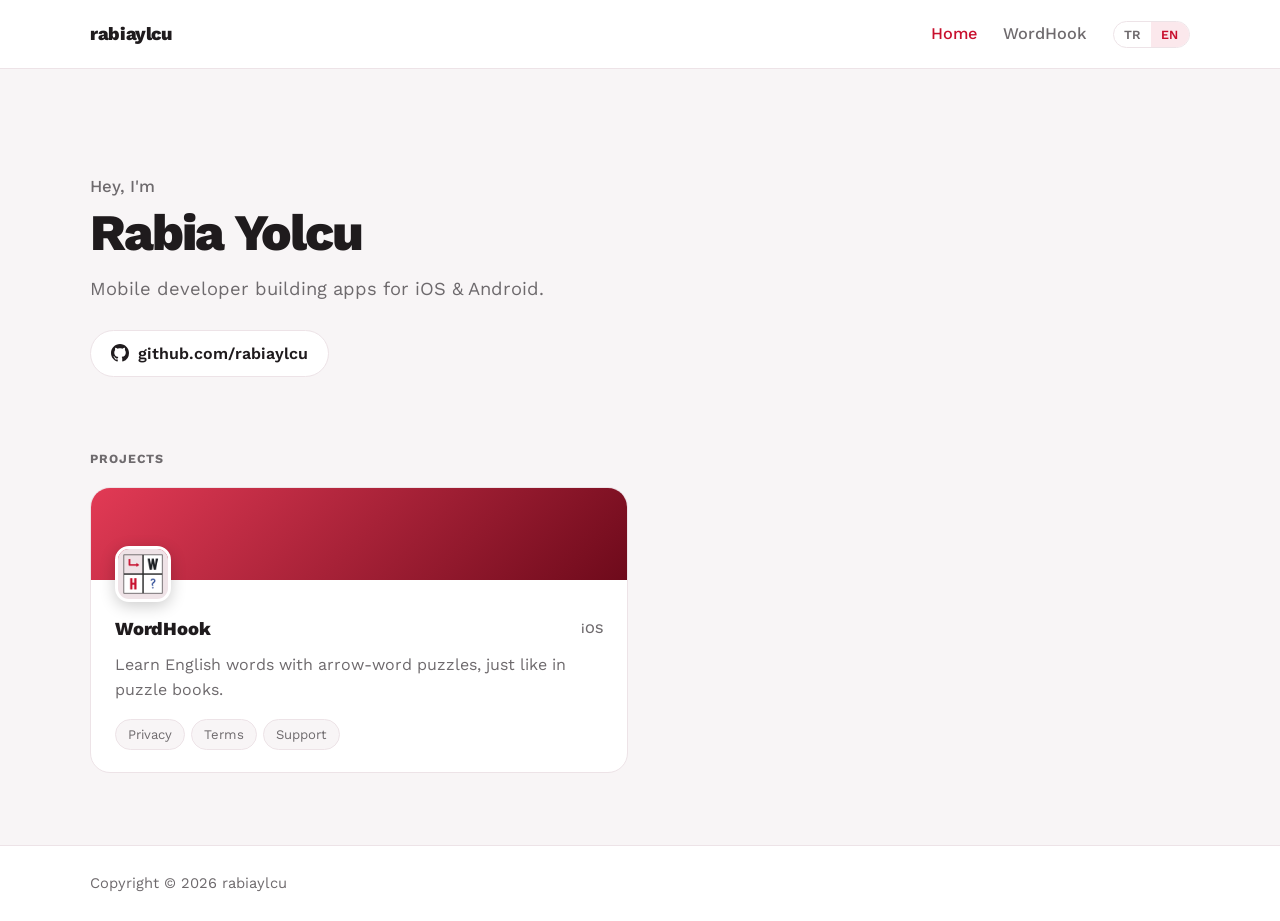
==== index.html @ 60198b16 "WordHook sayfaları: destek, gizlilik, kullanım koşulları" ====
<!doctype html>
<html lang="tr">
<head>
<meta charset="utf-8">
<meta name="viewport" content="width=device-width, initial-scale=1, viewport-fit=cover">
<script>(function(){var l;try{l=localStorage.getItem('lang')}catch(e){}if(l!=='tr'&&l!=='en')l=/^tr/i.test(navigator.language||'')?'tr':'en';document.documentElement.lang=l})()</script>
<title>rabiaylcu</title>
<link rel="icon" href="/assets/wordhook.png">
<link rel="preconnect" href="https://fonts.googleapis.com"><link rel="preconnect" href="https://fonts.gstatic.com" crossorigin>
<link rel="stylesheet" href="https://fonts.googleapis.com/css2?family=Work+Sans:wght@400;500;600;700;800&display=swap">
<link rel="stylesheet" href="/assets/style.css">
</head>
<body data-title-tr="rabiaylcu" data-title-en="rabiaylcu">
<nav class="nav"><div class="container">
  <a class="brand" href="/">rabiaylcu</a>
  <div class="nav-links">
    <a href="/" class="active"><span data-lang="tr">Ana Sayfa</span><span data-lang="en">Home</span></a>
    <a href="/wordhook/">WordHook</a>
    <span class="lang-toggle"><button type="button" data-set-lang="tr">TR</button><button type="button" data-set-lang="en">EN</button></span>
  </div>
</div></nav>

<main><div class="container">
  <section class="personal">
    <div class="eyebrow"><span data-lang="tr">Merhaba, ben</span><span data-lang="en">Hey, I'm</span></div>
    <h1>Rabia Yolcu</h1>
    <p class="bio"><span data-lang="tr">iOS ve Android için uygulamalar geliştiren mobil geliştirici.</span><span data-lang="en">Mobile developer building apps for iOS &amp; Android.</span></p>
    <a class="gh" href="https://github.com/rabiaylcu">
      <svg width="18" height="18" viewBox="0 0 16 16" fill="currentColor" aria-hidden="true"><path d="M8 0C3.58 0 0 3.58 0 8c0 3.54 2.29 6.53 5.47 7.59.4.07.55-.17.55-.38 0-.19-.01-.82-.01-1.49-2.01.37-2.53-.49-2.69-.94-.09-.23-.48-.94-.82-1.13-.28-.15-.68-.52-.01-.53.63-.01 1.08.58 1.23.82.72 1.21 1.87.87 2.33.66.07-.52.28-.87.51-1.07-1.78-.2-3.64-.89-3.64-3.95 0-.87.31-1.59.82-2.15-.08-.2-.36-1.02.08-2.12 0 0 .67-.21 2.2.82.64-.18 1.32-.27 2-.27.68 0 1.36.09 2 .27 1.53-1.04 2.2-.82 2.2-.82.44 1.1.16 1.92.08 2.12.51.56.82 1.27.82 2.15 0 3.07-1.87 3.75-3.65 3.95.29.25.54.73.54 1.48 0 1.07-.01 1.93-.01 2.2 0 .21.15.46.55.38A8.013 8.013 0 0016 8c0-4.42-3.58-8-8-8z"/></svg>
      github.com/rabiaylcu
    </a>
  </section>

  <div class="label"><span data-lang="tr">Projeler</span><span data-lang="en">Projects</span></div>
  <div class="projects">
    <a class="project" href="/wordhook/">
      <div class="cover"><img class="logo" src="/assets/wordhook.png" alt=""></div>
      <div class="body">
        <div class="meta"><span class="name">WordHook</span><span class="platform">iOS</span></div>
        <p><span data-lang="tr">Kitaptaki gibi çengel bulmacalarla İngilizce kelime öğren.</span><span data-lang="en">Learn English words with arrow-word puzzles, just like in puzzle books.</span></p>
        <div class="links"><span data-lang="tr">Gizlilik</span><span data-lang="en">Privacy</span><span data-lang="tr">Koşullar</span><span data-lang="en">Terms</span><span data-lang="tr">Destek</span><span data-lang="en">Support</span></div>
      </div>
    </a>
  </div>
</div></main>

<footer><div class="container"><span>Copyright © 2026 rabiaylcu</span></div></footer>
<script src="/assets/site.js"></script>
</body>
</html>
---- assets/style.css ----
/* rabiaylcu.github.io — Work Sans, açık zemin, beyaz kartlar; WordHook renkleri (kırmızı ok, pembe soru kutusu, mavi mürekkep) */
:root {
  color-scheme: light;
  --primary: #C8102E;
  --primary-soft: #FBE8EC;
  --primary-light: #F1B9C4;
  --green: #2E9E5B;
  --green-soft: #E3F3E9;
  --ink: #1F4EA8;
  --ink-soft: #E6EDFA;
  --gold-ink: #A86F00;
  --gold-soft: #FFF3D5;
  --bg: #F8F5F6;
  --surface: #FFFFFF;
  --surface-soft: #F6F0F2;
  --text: #1F1B1D;
  --muted: #6E6A6D;
  --border: #EDE3E7;
  --shadow: 0 10px 30px rgba(60, 20, 30, 0.08);
  --radius: 16px;
  --hero-bg: linear-gradient(135deg, #FBE8EC 0%, #F2CDD5 100%);
  --hero-text: #1F1B1D;
  --hero-muted: rgba(31, 27, 29, 0.84);
  --hero-surface: rgba(255, 255, 255, 0.42);
  --hero-border: rgba(31, 27, 29, 0.10);
  --cover: linear-gradient(135deg, #E23A55 0%, #6E0A1B 100%);
  --font: "Work Sans", "Segoe UI", system-ui, sans-serif;
}
html[lang="tr"] [data-lang="en"], html[lang="en"] [data-lang="tr"] { display: none !important; }
* { box-sizing: border-box; }
body { margin: 0; background: var(--bg); color: var(--text); font: 400 16px/1.6 var(--font); }
a { color: var(--primary); }
.container { max-width: 1140px; margin: 0 auto; padding-left: max(20px, env(safe-area-inset-left)); padding-right: max(20px, env(safe-area-inset-right)); }
.narrow { max-width: 1000px; margin: 0 auto; }

/* Menü */
.nav { position: sticky; top: 0; z-index: 10; background: rgba(255, 255, 255, 0.94); backdrop-filter: blur(8px); border-bottom: 1px solid var(--border); }
.nav .container { display: flex; align-items: center; justify-content: space-between; gap: 16px; min-height: 68px; flex-wrap: wrap; }
.brand { font-weight: 800; font-size: 1.15rem; letter-spacing: -0.02em; color: var(--text); text-decoration: none; }
.nav-links { display: flex; align-items: center; gap: 26px; flex-wrap: wrap; }
.nav-links a { color: var(--muted); text-decoration: none; font-weight: 500; font-size: 1.02rem; }
.nav-links a:hover, .nav-links a.active { color: var(--primary); }
.lang-toggle { display: inline-flex; border: 1px solid var(--border); border-radius: 999px; overflow: hidden; }
.lang-toggle button { font: 600 .78rem var(--font); letter-spacing: .04em; border: 0; background: transparent; color: var(--muted); padding: 5px 10px; cursor: pointer; }
html[lang="tr"] .lang-toggle [data-set-lang="tr"], html[lang="en"] .lang-toggle [data-set-lang="en"] { background: var(--primary-soft); color: var(--primary); }

main { padding: 40px 0 72px; }

/* Ana sayfa */
.personal { padding: 64px 0 40px; }
.personal .eyebrow { color: var(--muted); font-weight: 500; font-size: 1.05rem; margin-bottom: 4px; }
.personal h1 { font-size: clamp(2.2rem, 5vw, 3.2rem); font-weight: 800; letter-spacing: -0.04em; line-height: 1.1; margin: 0 0 14px; }
.personal .bio { color: var(--muted); font-size: 1.15rem; margin: 0 0 26px; }
.gh { display: inline-flex; align-items: center; gap: 9px; padding: 10px 20px; border-radius: 999px; border: 1px solid var(--border); background: var(--surface); color: var(--text); font-weight: 600; text-decoration: none; transition: border-color .15s, box-shadow .15s; }
.gh:hover { border-color: var(--primary-light); box-shadow: 0 2px 10px rgba(200, 16, 46, .12); }
.label { font-size: .78rem; font-weight: 700; letter-spacing: .08em; text-transform: uppercase; color: var(--muted); margin: 32px 0 18px; }
.projects { display: grid; grid-template-columns: repeat(auto-fill, minmax(min(100%, 440px), 1fr)); gap: 24px; }
.project { display: block; background: var(--surface); border: 1px solid var(--border); border-radius: 20px; overflow: hidden; text-decoration: none; color: inherit; transition: box-shadow .2s, transform .2s, border-color .2s; }
.project:hover { box-shadow: 0 8px 32px rgba(200, 16, 46, .14); transform: translateY(-3px); border-color: var(--primary-light); }
.project .cover { height: 92px; background: var(--cover); padding: 0 24px; display: flex; align-items: flex-end; }
.project .logo { width: 56px; height: 56px; border-radius: 14px; border: 3px solid #fff; box-shadow: 0 4px 16px rgba(0, 0, 0, .2); position: relative; bottom: -22px; background: #fff; }
.project .body { padding: 34px 24px 22px; }
.project .meta { display: flex; justify-content: space-between; align-items: center; margin-bottom: 8px; }
.project .name { font-weight: 800; font-size: 1.15rem; letter-spacing: -0.01em; }
.project .platform { font-size: .82rem; color: var(--muted); font-weight: 500; }
.project p { color: var(--muted); margin: 0 0 16px; }
.project .links { display: flex; gap: 6px; flex-wrap: wrap; }
.project .links span { padding: 4px 12px; border-radius: 999px; border: 1px solid var(--border); font-size: .82rem; color: var(--muted); background: var(--bg); }

/* Uygulama sayfası */
.section-title { border-bottom: 1px solid var(--border); margin-bottom: 36px; }
.section-title h2 { display: inline-block; margin: 0 0 -1px; padding: 0 0 2px; font-size: 1.75rem; font-weight: 700; border-bottom: 1px solid var(--text); }
.section-title h2 span { display: inline-block; background: var(--primary-soft); color: var(--primary); border-radius: 8px; padding: 2px 14px; }
.hero { position: relative; overflow: hidden; background: var(--hero-bg); border: 1px solid var(--hero-border); border-radius: 14px; padding: 56px 48px; margin-bottom: 24px; box-shadow: 0 10px 24px rgba(200, 16, 46, .10); color: var(--hero-text); }
.hero::before { content: ""; position: absolute; top: -60px; right: -60px; width: 220px; height: 220px; border-radius: 50%; background: rgba(255, 255, 255, .18); }
.hero::after { content: ""; position: absolute; bottom: -120px; left: -40px; width: 180px; height: 180px; border-radius: 50%; background: rgba(255, 255, 255, .2); }
.hero .chip { display: inline-flex; align-items: center; gap: 8px; padding: 5px 14px; border-radius: 999px; background: var(--hero-surface); border: 1px solid var(--hero-border); font-size: .76rem; font-weight: 700; letter-spacing: .06em; text-transform: uppercase; color: var(--hero-muted); margin-bottom: 20px; position: relative; z-index: 1; }
.hero .chip img { width: 20px; height: 20px; border-radius: 5px; }
.hero h1 { position: relative; z-index: 1; font-size: clamp(1.9rem, 5vw, 3rem); font-weight: 800; letter-spacing: -0.03em; line-height: 1.15; max-width: 18ch; margin: 0 0 16px; text-wrap: balance; }
.hero .lead { position: relative; z-index: 1; font-size: 1.08rem; font-weight: 500; color: var(--hero-muted); max-width: 58ch; line-height: 1.65; margin: 0 0 32px; }
.hero .actions { position: relative; z-index: 1; display: flex; flex-wrap: wrap; gap: 12px; }
.btn { display: inline-flex; align-items: center; justify-content: center; background: var(--hero-surface); color: var(--hero-text); border: 1.5px solid var(--hero-border); border-radius: 999px; font-weight: 600; padding: 12px 28px; text-decoration: none; transition: all .15s; }
.btn:hover { background: rgba(255, 255, 255, .62); box-shadow: 0 8px 18px rgba(31, 27, 29, .1); }
.features { display: grid; grid-template-columns: repeat(auto-fit, minmax(240px, 1fr)); gap: 24px; margin-bottom: 24px; }
.card { background: var(--surface); border: 1px solid var(--border); border-radius: var(--radius); padding: 28px; transition: box-shadow .2s, transform .2s; }
.card:hover { box-shadow: var(--shadow); transform: translateY(-2px); }
.icon { width: 48px; height: 48px; border-radius: 12px; display: flex; align-items: center; justify-content: center; margin-bottom: 16px; background: var(--primary-soft); color: var(--primary); }
.icon.green { background: var(--green-soft); color: var(--green); }
.icon.gold { background: var(--gold-soft); color: var(--gold-ink); }
.icon.ink { background: var(--ink-soft); color: var(--ink); }
.card h3 { font-size: 1.05rem; font-weight: 700; margin: 0 0 8px; }
.card p { color: var(--muted); font-size: .95rem; margin: 0; }
.content-card { background: var(--surface); border: 1px solid var(--border); border-radius: var(--radius); padding: 32px 44px; margin-bottom: 20px; }
.content-card h3 { font-size: 1.2rem; font-weight: 700; margin: 0 0 18px; padding-bottom: 12px; border-bottom: 2px solid var(--primary-soft); }
.content-card ul { padding-left: 20px; margin: 0; }
.content-card li { margin-bottom: 10px; }
.content-card a { text-decoration: none; }
.content-card a:hover { text-decoration: underline; }

/* Yasal sayfalar */
.page-header { padding: 16px 0 32px; margin-bottom: 40px; border-bottom: 1px solid var(--border); }
.crumbs { display: flex; flex-wrap: wrap; align-items: center; gap: 8px; font-size: .88rem; color: var(--muted); margin-bottom: 28px; }
.crumbs a { color: var(--primary); text-decoration: none; font-weight: 500; }
.crumbs a:hover { text-decoration: underline; }
.crumbs .sep { color: var(--primary-light); }
.header-card { display: flex; align-items: flex-start; gap: 20px; padding: 32px; border-radius: 22px; background: linear-gradient(135deg, var(--surface) 0%, var(--surface-soft) 100%); border: 1px solid var(--border); box-shadow: var(--shadow); }
.header-card .icon { width: 58px; height: 58px; border-radius: 14px; flex-shrink: 0; margin: 0; }
.header-card h1 { font-size: clamp(1.7rem, 4vw, 2.4rem); font-weight: 800; letter-spacing: -0.03em; line-height: 1.15; margin: 0 0 6px; }
.header-card p { color: var(--muted); font-size: 1.05rem; margin: 0; }
.article { max-width: 720px; margin: 0 auto; }
.article h2 { font-size: 1.2rem; font-weight: 700; margin: 36px 0 12px; padding-bottom: 8px; border-bottom: 2px solid var(--primary-soft); }
.article p, .article li { font-size: 1rem; line-height: 1.75; }
.article ul, .article ol { padding-left: 22px; }
.article li { margin-bottom: 6px; }
.article .date { color: var(--muted); font-size: .92rem; margin-top: 40px; }
.note { background: var(--surface); border: 1px solid var(--border); border-left: 4px solid var(--primary); border-radius: 12px; padding: 16px 20px; margin: 18px 0; }

footer { background: var(--surface); border-top: 1px solid var(--border); color: var(--muted); font-size: .92rem; padding: 26px 0; }
footer .container { display: flex; justify-content: space-between; flex-wrap: wrap; gap: 10px; }
footer a { color: var(--muted); text-decoration: none; }
footer a:hover { color: var(--primary); }
footer .dot { margin: 0 8px; }

@media (max-width: 640px) {
  .hero { padding: 36px 24px; }
  .btn { width: 100%; }
  .header-card { flex-direction: column; padding: 22px; }
  .content-card { padding: 24px; }
}
@media (prefers-reduced-motion: reduce) { * { transition: none !important; } }
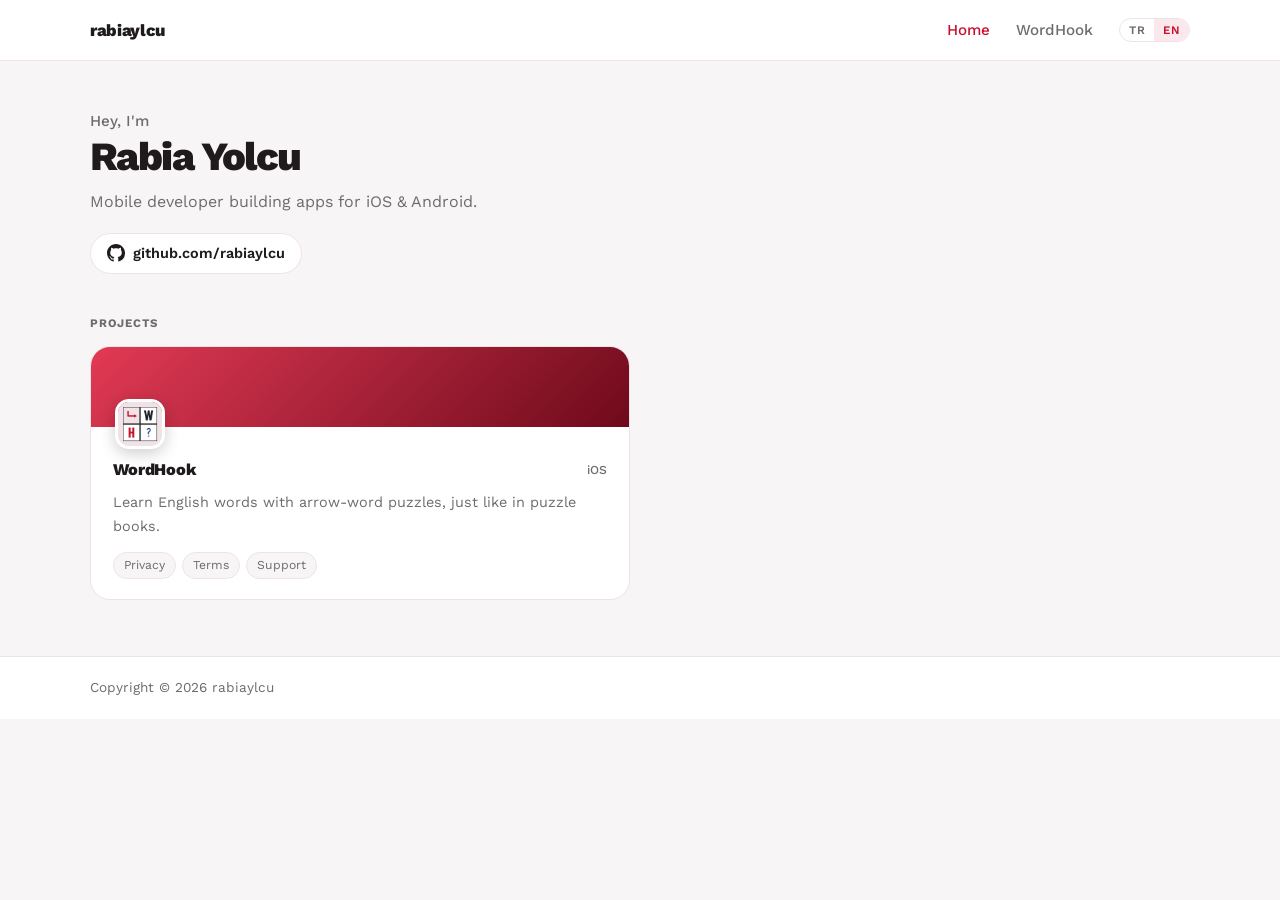
==== commit 53bd419d: "Daha sıkı boşluklar, küçük yazılar, varsayılan İngilizce" ====
--- a/index.html
+++ b/index.html
@@ -1,9 +1,9 @@
 <!doctype html>
-<html lang="tr">
+<html lang="en">
 <head>
 <meta charset="utf-8">
 <meta name="viewport" content="width=device-width, initial-scale=1, viewport-fit=cover">
-<script>(function(){var l;try{l=localStorage.getItem('lang')}catch(e){}if(l!=='tr'&&l!=='en')l=/^tr/i.test(navigator.language||'')?'tr':'en';document.documentElement.lang=l})()</script>
+<script>(function(){var l;try{l=localStorage.getItem('lang')}catch(e){}if(l!=='tr'&&l!=='en')l='en';document.documentElement.lang=l})()</script>
 <title>rabiaylcu</title>
 <link rel="icon" href="/assets/wordhook.png">
 <link rel="preconnect" href="https://fonts.googleapis.com"><link rel="preconnect" href="https://fonts.gstatic.com" crossorigin>
--- a/assets/style.css
+++ b/assets/style.css
@@ -28,94 +28,94 @@
 }
 html[lang="tr"] [data-lang="en"], html[lang="en"] [data-lang="tr"] { display: none !important; }
 * { box-sizing: border-box; }
-body { margin: 0; background: var(--bg); color: var(--text); font: 400 16px/1.6 var(--font); }
+body { margin: 0; background: var(--bg); color: var(--text); font: 400 15px/1.6 var(--font); }
 a { color: var(--primary); }
 .container { max-width: 1140px; margin: 0 auto; padding-left: max(20px, env(safe-area-inset-left)); padding-right: max(20px, env(safe-area-inset-right)); }
 .narrow { max-width: 1000px; margin: 0 auto; }
 
 /* Menü */
 .nav { position: sticky; top: 0; z-index: 10; background: rgba(255, 255, 255, 0.94); backdrop-filter: blur(8px); border-bottom: 1px solid var(--border); }
-.nav .container { display: flex; align-items: center; justify-content: space-between; gap: 16px; min-height: 68px; flex-wrap: wrap; }
-.brand { font-weight: 800; font-size: 1.15rem; letter-spacing: -0.02em; color: var(--text); text-decoration: none; }
+.nav .container { display: flex; align-items: center; justify-content: space-between; gap: 16px; min-height: 60px; flex-wrap: wrap; }
+.brand { font-weight: 800; font-size: 1.05rem; letter-spacing: -0.02em; color: var(--text); text-decoration: none; }
 .nav-links { display: flex; align-items: center; gap: 26px; flex-wrap: wrap; }
-.nav-links a { color: var(--muted); text-decoration: none; font-weight: 500; font-size: 1.02rem; }
+.nav-links a { color: var(--muted); text-decoration: none; font-weight: 500; font-size: .95rem; }
 .nav-links a:hover, .nav-links a.active { color: var(--primary); }
 .lang-toggle { display: inline-flex; border: 1px solid var(--border); border-radius: 999px; overflow: hidden; }
-.lang-toggle button { font: 600 .78rem var(--font); letter-spacing: .04em; border: 0; background: transparent; color: var(--muted); padding: 5px 10px; cursor: pointer; }
+.lang-toggle button { font: 600 .72rem var(--font); letter-spacing: .04em; border: 0; background: transparent; color: var(--muted); padding: 4px 9px; cursor: pointer; }
 html[lang="tr"] .lang-toggle [data-set-lang="tr"], html[lang="en"] .lang-toggle [data-set-lang="en"] { background: var(--primary-soft); color: var(--primary); }
 
-main { padding: 40px 0 72px; }
+main { padding: 28px 0 56px; }
 
 /* Ana sayfa */
-.personal { padding: 64px 0 40px; }
-.personal .eyebrow { color: var(--muted); font-weight: 500; font-size: 1.05rem; margin-bottom: 4px; }
-.personal h1 { font-size: clamp(2.2rem, 5vw, 3.2rem); font-weight: 800; letter-spacing: -0.04em; line-height: 1.1; margin: 0 0 14px; }
-.personal .bio { color: var(--muted); font-size: 1.15rem; margin: 0 0 26px; }
-.gh { display: inline-flex; align-items: center; gap: 9px; padding: 10px 20px; border-radius: 999px; border: 1px solid var(--border); background: var(--surface); color: var(--text); font-weight: 600; text-decoration: none; transition: border-color .15s, box-shadow .15s; }
+.personal { padding: 20px 0 8px; }
+.personal .eyebrow { color: var(--muted); font-weight: 500; font-size: .95rem; margin-bottom: 2px; }
+.personal h1 { font-size: clamp(1.8rem, 4.2vw, 2.5rem); font-weight: 800; letter-spacing: -0.04em; line-height: 1.1; margin: 0 0 10px; }
+.personal .bio { color: var(--muted); font-size: 1rem; margin: 0 0 18px; }
+.gh { display: inline-flex; align-items: center; gap: 8px; padding: 8px 16px; font-size: .9rem; border-radius: 999px; border: 1px solid var(--border); background: var(--surface); color: var(--text); font-weight: 600; text-decoration: none; transition: border-color .15s, box-shadow .15s; }
 .gh:hover { border-color: var(--primary-light); box-shadow: 0 2px 10px rgba(200, 16, 46, .12); }
-.label { font-size: .78rem; font-weight: 700; letter-spacing: .08em; text-transform: uppercase; color: var(--muted); margin: 32px 0 18px; }
-.projects { display: grid; grid-template-columns: repeat(auto-fill, minmax(min(100%, 440px), 1fr)); gap: 24px; }
+.label { font-size: .72rem; font-weight: 700; letter-spacing: .08em; text-transform: uppercase; color: var(--muted); margin: 32px 0 14px; }
+.projects { display: grid; grid-template-columns: repeat(auto-fill, minmax(min(100%, 400px), 1fr)); gap: 20px; }
 .project { display: block; background: var(--surface); border: 1px solid var(--border); border-radius: 20px; overflow: hidden; text-decoration: none; color: inherit; transition: box-shadow .2s, transform .2s, border-color .2s; }
 .project:hover { box-shadow: 0 8px 32px rgba(200, 16, 46, .14); transform: translateY(-3px); border-color: var(--primary-light); }
-.project .cover { height: 92px; background: var(--cover); padding: 0 24px; display: flex; align-items: flex-end; }
-.project .logo { width: 56px; height: 56px; border-radius: 14px; border: 3px solid #fff; box-shadow: 0 4px 16px rgba(0, 0, 0, .2); position: relative; bottom: -22px; background: #fff; }
-.project .body { padding: 34px 24px 22px; }
+.project .cover { height: 80px; background: var(--cover); padding: 0 24px; display: flex; align-items: flex-end; }
+.project .logo { width: 50px; height: 50px; border-radius: 14px; border: 3px solid #fff; box-shadow: 0 4px 16px rgba(0, 0, 0, .2); position: relative; bottom: -22px; background: #fff; }
+.project .body { padding: 30px 22px 20px; }
 .project .meta { display: flex; justify-content: space-between; align-items: center; margin-bottom: 8px; }
-.project .name { font-weight: 800; font-size: 1.15rem; letter-spacing: -0.01em; }
-.project .platform { font-size: .82rem; color: var(--muted); font-weight: 500; }
-.project p { color: var(--muted); margin: 0 0 16px; }
+.project .name { font-weight: 800; font-size: 1.02rem; letter-spacing: -0.01em; }
+.project .platform { font-size: .76rem; color: var(--muted); font-weight: 500; }
+.project p { color: var(--muted); font-size: .9rem; margin: 0 0 14px; }
 .project .links { display: flex; gap: 6px; flex-wrap: wrap; }
-.project .links span { padding: 4px 12px; border-radius: 999px; border: 1px solid var(--border); font-size: .82rem; color: var(--muted); background: var(--bg); }
+.project .links span { padding: 3px 10px; border-radius: 999px; border: 1px solid var(--border); font-size: .76rem; color: var(--muted); background: var(--bg); }
 
 /* Uygulama sayfası */
-.section-title { border-bottom: 1px solid var(--border); margin-bottom: 36px; }
-.section-title h2 { display: inline-block; margin: 0 0 -1px; padding: 0 0 2px; font-size: 1.75rem; font-weight: 700; border-bottom: 1px solid var(--text); }
+.section-title { border-bottom: 1px solid var(--border); margin-bottom: 24px; }
+.section-title h2 { display: inline-block; margin: 0 0 -1px; padding: 0 0 2px; font-size: 1.4rem; font-weight: 700; border-bottom: 1px solid var(--text); }
 .section-title h2 span { display: inline-block; background: var(--primary-soft); color: var(--primary); border-radius: 8px; padding: 2px 14px; }
-.hero { position: relative; overflow: hidden; background: var(--hero-bg); border: 1px solid var(--hero-border); border-radius: 14px; padding: 56px 48px; margin-bottom: 24px; box-shadow: 0 10px 24px rgba(200, 16, 46, .10); color: var(--hero-text); }
+.hero { position: relative; overflow: hidden; background: var(--hero-bg); border: 1px solid var(--hero-border); border-radius: 14px; padding: 40px 40px; margin-bottom: 20px; box-shadow: 0 10px 24px rgba(200, 16, 46, .10); color: var(--hero-text); }
 .hero::before { content: ""; position: absolute; top: -60px; right: -60px; width: 220px; height: 220px; border-radius: 50%; background: rgba(255, 255, 255, .18); }
 .hero::after { content: ""; position: absolute; bottom: -120px; left: -40px; width: 180px; height: 180px; border-radius: 50%; background: rgba(255, 255, 255, .2); }
 .hero .chip { display: inline-flex; align-items: center; gap: 8px; padding: 5px 14px; border-radius: 999px; background: var(--hero-surface); border: 1px solid var(--hero-border); font-size: .76rem; font-weight: 700; letter-spacing: .06em; text-transform: uppercase; color: var(--hero-muted); margin-bottom: 20px; position: relative; z-index: 1; }
 .hero .chip img { width: 20px; height: 20px; border-radius: 5px; }
-.hero h1 { position: relative; z-index: 1; font-size: clamp(1.9rem, 5vw, 3rem); font-weight: 800; letter-spacing: -0.03em; line-height: 1.15; max-width: 18ch; margin: 0 0 16px; text-wrap: balance; }
-.hero .lead { position: relative; z-index: 1; font-size: 1.08rem; font-weight: 500; color: var(--hero-muted); max-width: 58ch; line-height: 1.65; margin: 0 0 32px; }
+.hero h1 { position: relative; z-index: 1; font-size: clamp(1.6rem, 4vw, 2.3rem); font-weight: 800; letter-spacing: -0.03em; line-height: 1.15; max-width: 18ch; margin: 0 0 14px; text-wrap: balance; }
+.hero .lead { position: relative; z-index: 1; font-size: .98rem; font-weight: 500; color: var(--hero-muted); max-width: 58ch; line-height: 1.65; margin: 0 0 24px; }
 .hero .actions { position: relative; z-index: 1; display: flex; flex-wrap: wrap; gap: 12px; }
-.btn { display: inline-flex; align-items: center; justify-content: center; background: var(--hero-surface); color: var(--hero-text); border: 1.5px solid var(--hero-border); border-radius: 999px; font-weight: 600; padding: 12px 28px; text-decoration: none; transition: all .15s; }
+.btn { display: inline-flex; align-items: center; justify-content: center; background: var(--hero-surface); color: var(--hero-text); border: 1.5px solid var(--hero-border); border-radius: 999px; font-weight: 600; font-size: .9rem; padding: 10px 22px; text-decoration: none; transition: all .15s; }
 .btn:hover { background: rgba(255, 255, 255, .62); box-shadow: 0 8px 18px rgba(31, 27, 29, .1); }
-.features { display: grid; grid-template-columns: repeat(auto-fit, minmax(240px, 1fr)); gap: 24px; margin-bottom: 24px; }
-.card { background: var(--surface); border: 1px solid var(--border); border-radius: var(--radius); padding: 28px; transition: box-shadow .2s, transform .2s; }
+.features { display: grid; grid-template-columns: repeat(auto-fit, minmax(220px, 1fr)); gap: 18px; margin-bottom: 18px; }
+.card { background: var(--surface); border: 1px solid var(--border); border-radius: var(--radius); padding: 22px; transition: box-shadow .2s, transform .2s; }
 .card:hover { box-shadow: var(--shadow); transform: translateY(-2px); }
-.icon { width: 48px; height: 48px; border-radius: 12px; display: flex; align-items: center; justify-content: center; margin-bottom: 16px; background: var(--primary-soft); color: var(--primary); }
+.icon { width: 42px; height: 42px; border-radius: 11px; display: flex; align-items: center; justify-content: center; margin-bottom: 12px; background: var(--primary-soft); color: var(--primary); }
 .icon.green { background: var(--green-soft); color: var(--green); }
 .icon.gold { background: var(--gold-soft); color: var(--gold-ink); }
 .icon.ink { background: var(--ink-soft); color: var(--ink); }
-.card h3 { font-size: 1.05rem; font-weight: 700; margin: 0 0 8px; }
-.card p { color: var(--muted); font-size: .95rem; margin: 0; }
-.content-card { background: var(--surface); border: 1px solid var(--border); border-radius: var(--radius); padding: 32px 44px; margin-bottom: 20px; }
-.content-card h3 { font-size: 1.2rem; font-weight: 700; margin: 0 0 18px; padding-bottom: 12px; border-bottom: 2px solid var(--primary-soft); }
+.card h3 { font-size: .98rem; font-weight: 700; margin: 0 0 8px; }
+.card p { color: var(--muted); font-size: .88rem; margin: 0; }
+.content-card { background: var(--surface); border: 1px solid var(--border); border-radius: var(--radius); padding: 24px 32px; margin-bottom: 16px; }
+.content-card h3 { font-size: 1.05rem; font-weight: 700; margin: 0 0 14px; padding-bottom: 10px; border-bottom: 2px solid var(--primary-soft); }
 .content-card ul { padding-left: 20px; margin: 0; }
-.content-card li { margin-bottom: 10px; }
+.content-card li { margin-bottom: 6px; font-size: .92rem; }
 .content-card a { text-decoration: none; }
 .content-card a:hover { text-decoration: underline; }
 
 /* Yasal sayfalar */
-.page-header { padding: 16px 0 32px; margin-bottom: 40px; border-bottom: 1px solid var(--border); }
-.crumbs { display: flex; flex-wrap: wrap; align-items: center; gap: 8px; font-size: .88rem; color: var(--muted); margin-bottom: 28px; }
+.page-header { padding: 4px 0 24px; margin-bottom: 28px; border-bottom: 1px solid var(--border); }
+.crumbs { display: flex; flex-wrap: wrap; align-items: center; gap: 8px; font-size: .82rem; color: var(--muted); margin-bottom: 18px; }
 .crumbs a { color: var(--primary); text-decoration: none; font-weight: 500; }
 .crumbs a:hover { text-decoration: underline; }
 .crumbs .sep { color: var(--primary-light); }
-.header-card { display: flex; align-items: flex-start; gap: 20px; padding: 32px; border-radius: 22px; background: linear-gradient(135deg, var(--surface) 0%, var(--surface-soft) 100%); border: 1px solid var(--border); box-shadow: var(--shadow); }
-.header-card .icon { width: 58px; height: 58px; border-radius: 14px; flex-shrink: 0; margin: 0; }
-.header-card h1 { font-size: clamp(1.7rem, 4vw, 2.4rem); font-weight: 800; letter-spacing: -0.03em; line-height: 1.15; margin: 0 0 6px; }
-.header-card p { color: var(--muted); font-size: 1.05rem; margin: 0; }
+.header-card { display: flex; align-items: flex-start; gap: 16px; padding: 22px 24px; border-radius: 22px; background: linear-gradient(135deg, var(--surface) 0%, var(--surface-soft) 100%); border: 1px solid var(--border); box-shadow: var(--shadow); }
+.header-card .icon { width: 50px; height: 50px; border-radius: 14px; flex-shrink: 0; margin: 0; }
+.header-card h1 { font-size: clamp(1.5rem, 3.4vw, 1.95rem); font-weight: 800; letter-spacing: -0.03em; line-height: 1.15; margin: 0 0 6px; }
+.header-card p { color: var(--muted); font-size: .95rem; margin: 0; }
 .article { max-width: 720px; margin: 0 auto; }
-.article h2 { font-size: 1.2rem; font-weight: 700; margin: 36px 0 12px; padding-bottom: 8px; border-bottom: 2px solid var(--primary-soft); }
-.article p, .article li { font-size: 1rem; line-height: 1.75; }
+.article h2 { font-size: 1.05rem; font-weight: 700; margin: 28px 0 10px; padding-bottom: 8px; border-bottom: 2px solid var(--primary-soft); }
+.article p, .article li { font-size: .93rem; line-height: 1.7; }
 .article ul, .article ol { padding-left: 22px; }
 .article li { margin-bottom: 6px; }
-.article .date { color: var(--muted); font-size: .92rem; margin-top: 40px; }
+.article .date { color: var(--muted); font-size: .85rem; margin-top: 32px; }
 .note { background: var(--surface); border: 1px solid var(--border); border-left: 4px solid var(--primary); border-radius: 12px; padding: 16px 20px; margin: 18px 0; }
 
-footer { background: var(--surface); border-top: 1px solid var(--border); color: var(--muted); font-size: .92rem; padding: 26px 0; }
+footer { background: var(--surface); border-top: 1px solid var(--border); color: var(--muted); font-size: .85rem; padding: 20px 0; }
 footer .container { display: flex; justify-content: space-between; flex-wrap: wrap; gap: 10px; }
 footer a { color: var(--muted); text-decoration: none; }
 footer a:hover { color: var(--primary); }
@@ -124,6 +124,7 @@
 @media (max-width: 640px) {
   .hero { padding: 36px 24px; }
   .btn { width: 100%; }
+  .hero { padding: 28px 22px; }
   .header-card { flex-direction: column; padding: 22px; }
   .content-card { padding: 24px; }
 }
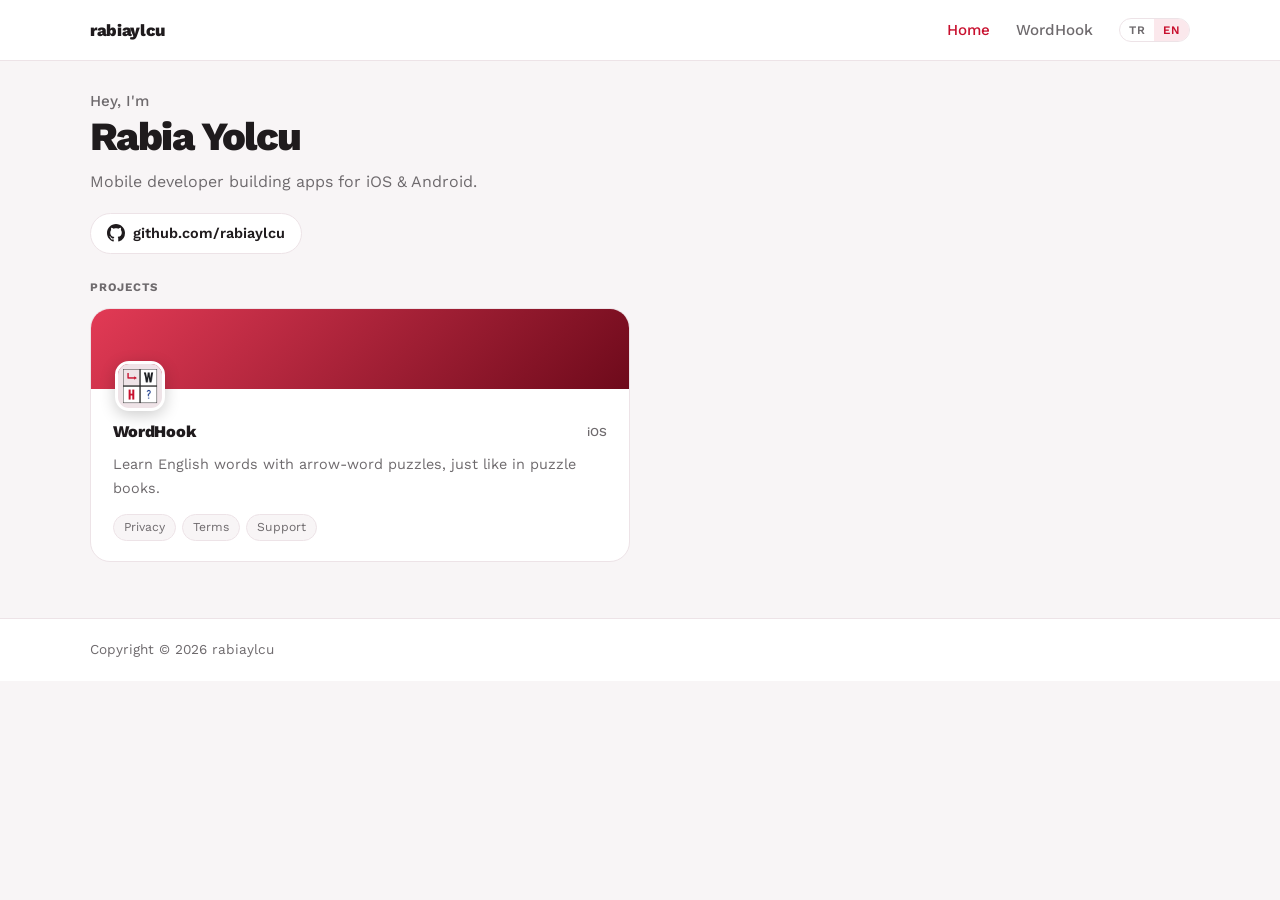
==== commit 0eddf458: "Görünüm dosyasına sürüm numarası (önbellek)" ====
--- a/index.html
+++ b/index.html
@@ -8,7 +8,7 @@
 <link rel="icon" href="/assets/wordhook.png">
 <link rel="preconnect" href="https://fonts.googleapis.com"><link rel="preconnect" href="https://fonts.gstatic.com" crossorigin>
 <link rel="stylesheet" href="https://fonts.googleapis.com/css2?family=Work+Sans:wght@400;500;600;700;800&display=swap">
-<link rel="stylesheet" href="/assets/style.css">
+<link rel="stylesheet" href="/assets/style.css?v=4">
 </head>
 <body data-title-tr="rabiaylcu" data-title-en="rabiaylcu">
 <nav class="nav"><div class="container">
@@ -45,6 +45,6 @@
 </div></main>
 
 <footer><div class="container"><span>Copyright © 2026 rabiaylcu</span></div></footer>
-<script src="/assets/site.js"></script>
+<script src="/assets/site.js?v=4"></script>
 </body>
 </html>
--- a/assets/style.css
+++ b/assets/style.css
@@ -47,13 +47,13 @@
 main { padding: 28px 0 56px; }
 
 /* Ana sayfa */
-.personal { padding: 20px 0 8px; }
+.personal { padding: 0 0 4px; }
 .personal .eyebrow { color: var(--muted); font-weight: 500; font-size: .95rem; margin-bottom: 2px; }
 .personal h1 { font-size: clamp(1.8rem, 4.2vw, 2.5rem); font-weight: 800; letter-spacing: -0.04em; line-height: 1.1; margin: 0 0 10px; }
 .personal .bio { color: var(--muted); font-size: 1rem; margin: 0 0 18px; }
 .gh { display: inline-flex; align-items: center; gap: 8px; padding: 8px 16px; font-size: .9rem; border-radius: 999px; border: 1px solid var(--border); background: var(--surface); color: var(--text); font-weight: 600; text-decoration: none; transition: border-color .15s, box-shadow .15s; }
 .gh:hover { border-color: var(--primary-light); box-shadow: 0 2px 10px rgba(200, 16, 46, .12); }
-.label { font-size: .72rem; font-weight: 700; letter-spacing: .08em; text-transform: uppercase; color: var(--muted); margin: 32px 0 14px; }
+.label { font-size: .72rem; font-weight: 700; letter-spacing: .08em; text-transform: uppercase; color: var(--muted); margin: 20px 0 12px; }
 .projects { display: grid; grid-template-columns: repeat(auto-fill, minmax(min(100%, 400px), 1fr)); gap: 20px; }
 .project { display: block; background: var(--surface); border: 1px solid var(--border); border-radius: 20px; overflow: hidden; text-decoration: none; color: inherit; transition: box-shadow .2s, transform .2s, border-color .2s; }
 .project:hover { box-shadow: 0 8px 32px rgba(200, 16, 46, .14); transform: translateY(-3px); border-color: var(--primary-light); }
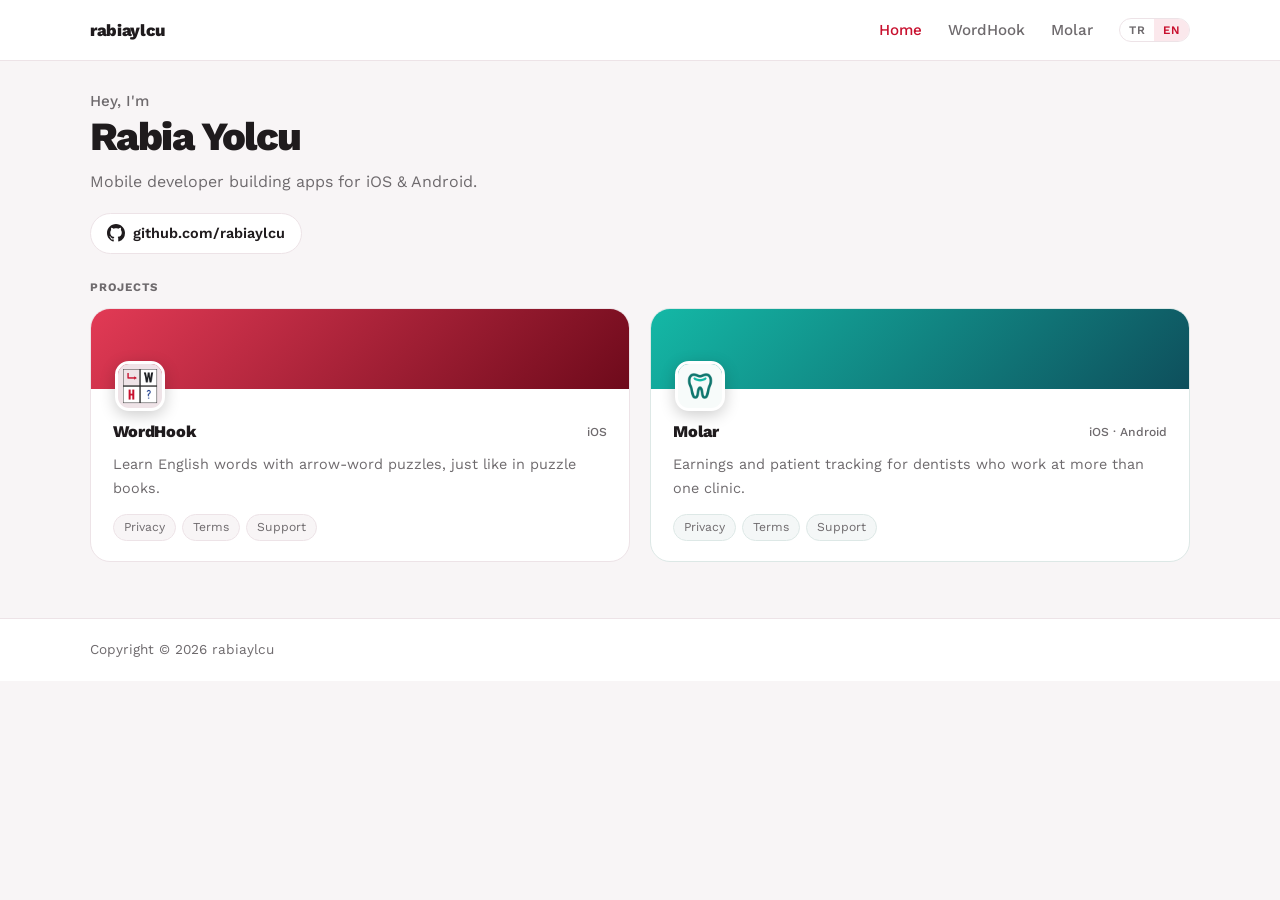
==== commit 97a237b4: "Molar: tanıtım, gizlilik, koşullar ve destek sayfaları - /molar/ tanıtım sayfası eklendi. - /molar/p" ====
--- a/index.html
+++ b/index.html
@@ -8,7 +8,7 @@
 <link rel="icon" href="/assets/wordhook.png">
 <link rel="preconnect" href="https://fonts.googleapis.com"><link rel="preconnect" href="https://fonts.gstatic.com" crossorigin>
 <link rel="stylesheet" href="https://fonts.googleapis.com/css2?family=Work+Sans:wght@400;500;600;700;800&display=swap">
-<link rel="stylesheet" href="/assets/style.css?v=4">
+<link rel="stylesheet" href="/assets/style.css?v=5">
 </head>
 <body data-title-tr="rabiaylcu" data-title-en="rabiaylcu">
 <nav class="nav"><div class="container">
@@ -16,6 +16,7 @@
   <div class="nav-links">
     <a href="/" class="active"><span data-lang="tr">Ana Sayfa</span><span data-lang="en">Home</span></a>
     <a href="/wordhook/">WordHook</a>
+    <a href="/molar/">Molar</a>
     <span class="lang-toggle"><button type="button" data-set-lang="tr">TR</button><button type="button" data-set-lang="en">EN</button></span>
   </div>
 </div></nav>
@@ -41,6 +42,14 @@
         <div class="links"><span data-lang="tr">Gizlilik</span><span data-lang="en">Privacy</span><span data-lang="tr">Koşullar</span><span data-lang="en">Terms</span><span data-lang="tr">Destek</span><span data-lang="en">Support</span></div>
       </div>
     </a>
+    <a class="project theme-molar" href="/molar/">
+      <div class="cover"><img class="logo" src="/assets/molar.png" alt=""></div>
+      <div class="body">
+        <div class="meta"><span class="name">Molar</span><span class="platform">iOS · Android</span></div>
+        <p><span data-lang="tr">Birden fazla klinikte çalışan diş hekimleri için kazanç ve hasta takibi.</span><span data-lang="en">Earnings and patient tracking for dentists who work at more than one clinic.</span></p>
+        <div class="links"><span data-lang="tr">Gizlilik</span><span data-lang="en">Privacy</span><span data-lang="tr">Koşullar</span><span data-lang="en">Terms</span><span data-lang="tr">Destek</span><span data-lang="en">Support</span></div>
+      </div>
+    </a>
   </div>
 </div></main>
 
--- a/assets/style.css
+++ b/assets/style.css
@@ -26,6 +26,20 @@
   --cover: linear-gradient(135deg, #E23A55 0%, #6E0A1B 100%);
   --font: "Work Sans", "Segoe UI", system-ui, sans-serif;
 }
+/* Molar sayfaları ve kartı: deniz yeşili tema (uygulamanın renkleri) */
+.theme-molar {
+  --primary: #0F766E;
+  --primary-soft: #D5F5EF;
+  --primary-light: #99E0D4;
+  --bg: #F4F7F7;
+  --surface-soft: #EEF5F4;
+  --border: #DDE8E6;
+  --shadow: 0 10px 30px rgba(15, 80, 75, 0.08);
+  --hero-bg: linear-gradient(135deg, #D5F5EF 0%, #BFE6EC 100%);
+  --cover: linear-gradient(135deg, #14B8A6 0%, #0E4F5C 100%);
+}
+.theme-molar .hero { box-shadow: 0 10px 24px rgba(15, 118, 110, .12); }
+.project.theme-molar:hover { box-shadow: 0 8px 32px rgba(15, 118, 110, .16); }
 html[lang="tr"] [data-lang="en"], html[lang="en"] [data-lang="tr"] { display: none !important; }
 * { box-sizing: border-box; }
 body { margin: 0; background: var(--bg); color: var(--text); font: 400 15px/1.6 var(--font); }
